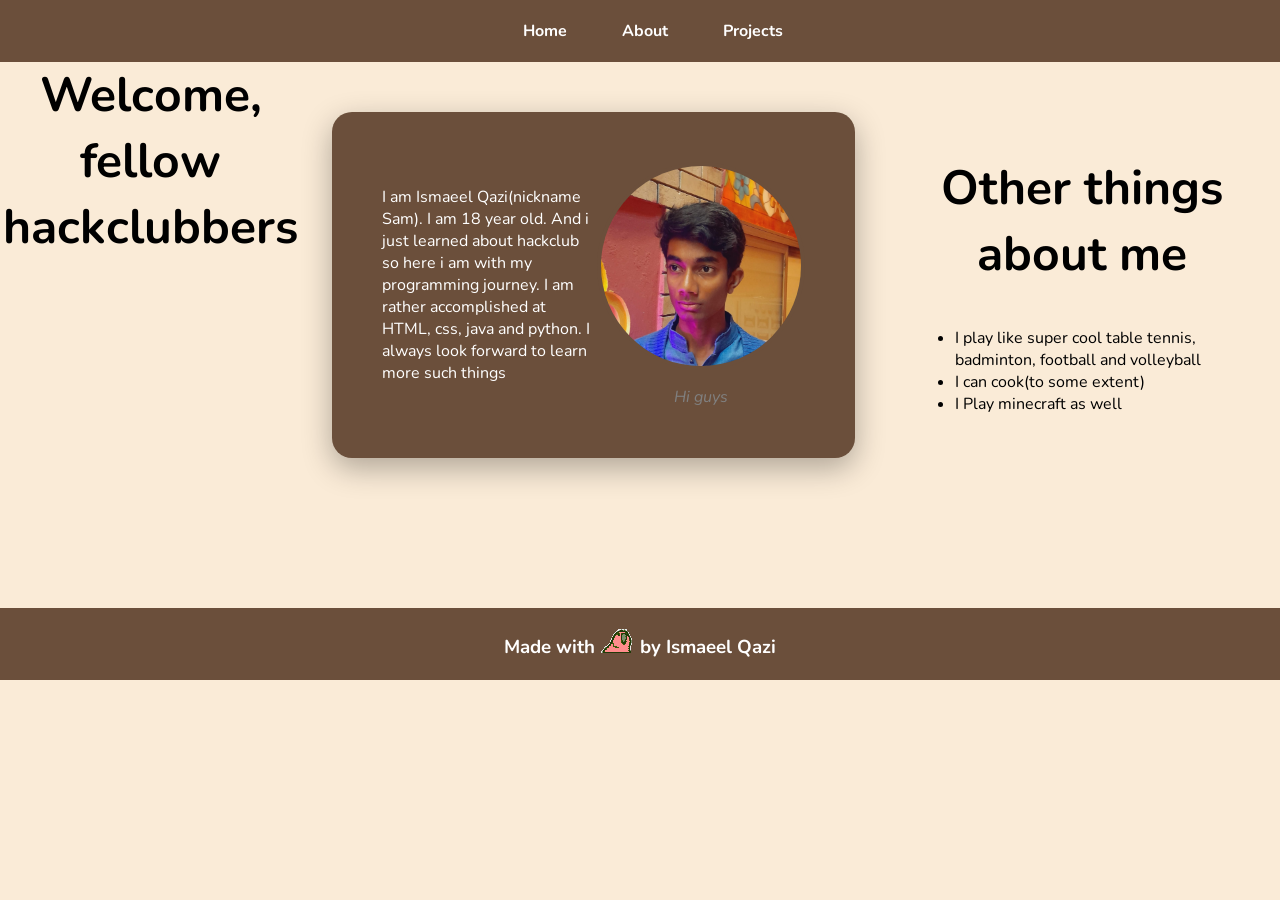
==== index.html @ a5fe6486 "Picture made" ====
<!DOCTYPE html>
<html>
    <head>
        <meta charset="UTF-8">
        <title>Ismaeel's Portfolio</title>
        <link rel="stylesheet" href="styles.css">
        <link rel="preconnect" href="https://fonts.googleapis.com">
        <link rel="preconnect" href="https://fonts.gstatic.com" crossorigin>
        <link href="https://fonts.googleapis.com/css2?family=Nunito:wght@400;700;900&display=swap" rel="stylesheet">
    </head>
    <body>
        <header>
        
        <nav>
        <a href="index.html">Home</a>
        <a href="about.html">About</a>
        <a href="projects.html">Projects</a>
        </nav>
        </header>


        <main>
            <h1> Welcome, fellow hackclubbers </h1>
            <section class="ProgramminYap">

                <p>
                    I am Ismaeel Qazi(nickname Sam). I am 18 year old. And i just learned about hackclub so here i am with my programming journey. 
                    I am rather accomplished at HTML, css, java and python. I always look forward to learn more such things 
                </p>
                <figure class="picture">
                <img src="images/This me 3.jpg" alt="picture of me " class="pfp">
                <figcaption> Hi guys </figcaption>
                </figure>
            </section>


            <section class="OtherYap">
                <h1>
                    Other things about me
                </h1>
                <ul>
                    <li>I play like super cool table tennis, badminton, football and volleyball</li>
                    <li>I can cook(to some extent)</li>
                    <li>I Play minecraft as well</li>
                    
                </ul>
            </section>
        </main>


        <footer>
            <h3> Made with <img src="images/Fast.gif" alt="fast parrot"> by Ismaeel Qazi </h3>
        </footer>

    </body>

</html>
---- styles.css ----
*{
    margin: 0 ;
    font-family: "Nunito", sans-serif;
}

body{
    background-color: antiquewhite;
}

header {
    
    display: flex;
    justify-content: center;
    align-items: center;

    background-color: #6B4F3B;
    padding: 20px;
}
main{
    display: flex;
    gap: 30px;
}

main h1{
    text-align:center;
    font-size:3rem;
    margin-bottom:40px;
}

section{
    margin:70px 0;
}

.ProgramminYap{
    width:75%;
    margin:50px auto;
    background:#6B4F3B;
    color:white;

    display:flex;
    justify-content:space-between;
    align-items:center;

    padding:50px;

    border-radius:20px;

    box-shadow:0 10px 30px rgba(0,0,0,.3);
}

.OtherYap{
    width:70%;
    margin:auto;
}

.OtherYap ul{
    margin-left:30px;
    margin-top:15px;
}

nav{
    display: flex;
    gap: 30px;
}

nav a {
    color: white;
    background-color: #6B4F3B;
    text-decoration: none;
    margin-left: 25px;
    font-weight: bold;
    

}

nav a:hover {
    color: #FFD166;
}

.picture {
    text-align: center;
}

.pfp {
    width: 200px;
    height: 200px;

    border-radius: 50%;
    object-fit: cover;

    border: 4px solid #6B4F3B;
}

figcaption {
    margin-top: 10px;
    font-style: italic;
    color: gray;
}

footer{
    margin-top:100px;
    padding:20px;
    background:#6B4F3B;
    color:white;
    text-align:center;
}

footer h3{
    background:none;
}
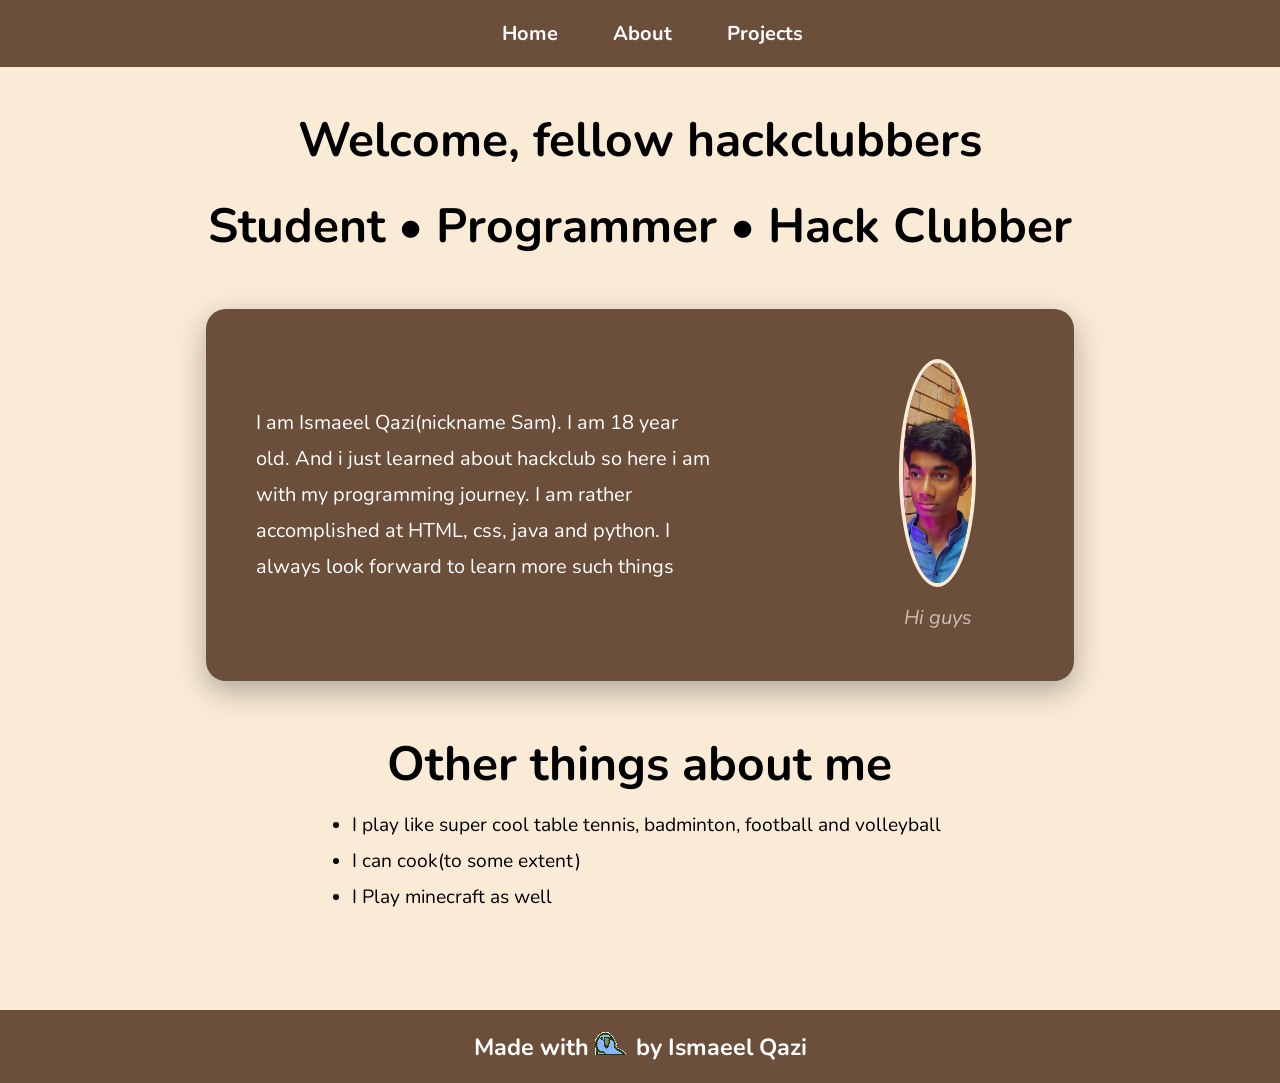
==== commit f7ffe64a: "working" ====
--- a/index.html
+++ b/index.html
@@ -21,6 +21,7 @@
 
         <main>
             <h1> Welcome, fellow hackclubbers </h1>
+            <h2>Student • Programmer • Hack Clubber</h2>
             <section class="ProgramminYap">
 
                 <p>
--- a/styles.css
+++ b/styles.css
@@ -5,6 +5,7 @@
 
 body{
     background-color: antiquewhite;
+    font-size:20px;
 }
 
 header {
@@ -16,15 +17,23 @@
     background-color: #6B4F3B;
     padding: 20px;
 }
+
 main{
-    display: flex;
-    gap: 30px;
+    width:80%;
+    margin:auto;
 }
 
 main h1{
     text-align:center;
     font-size:3rem;
-    margin-bottom:40px;
+    margin-top:40px;
+}
+
+main h2{
+    margin-top:20px;
+    text-align:center;
+    font-size:3rem;
+    margin-bottom:20px;
 }
 
 section{
@@ -48,6 +57,16 @@
     box-shadow:0 10px 30px rgba(0,0,0,.3);
 }
 
+.ProgramminYap p{
+    font-size:1.25rem;
+    line-height:1.8;
+    width:60%;
+}
+
+.ProgramminYap img{
+    width:40%;
+}
+
 .OtherYap{
     width:70%;
     margin:auto;
@@ -56,6 +75,11 @@
 .OtherYap ul{
     margin-left:30px;
     margin-top:15px;
+}
+
+.OtherYap li{
+    font-size:1.2rem;
+    margin:10px 0;
 }
 
 nav{
@@ -82,19 +106,20 @@
 }
 
 .pfp {
-    width: 200px;
-    height: 200px;
+    width:220px;
+    height:220px;
 
-    border-radius: 50%;
-    object-fit: cover;
+    object-fit:cover;
 
-    border: 4px solid #6B4F3B;
+    border-radius:50%;
+
+    border:4px solid antiquewhite;
 }
 
 figcaption {
     margin-top: 10px;
     font-style: italic;
-    color: gray;
+    color: #cfc0b5;
 }
 
 footer{
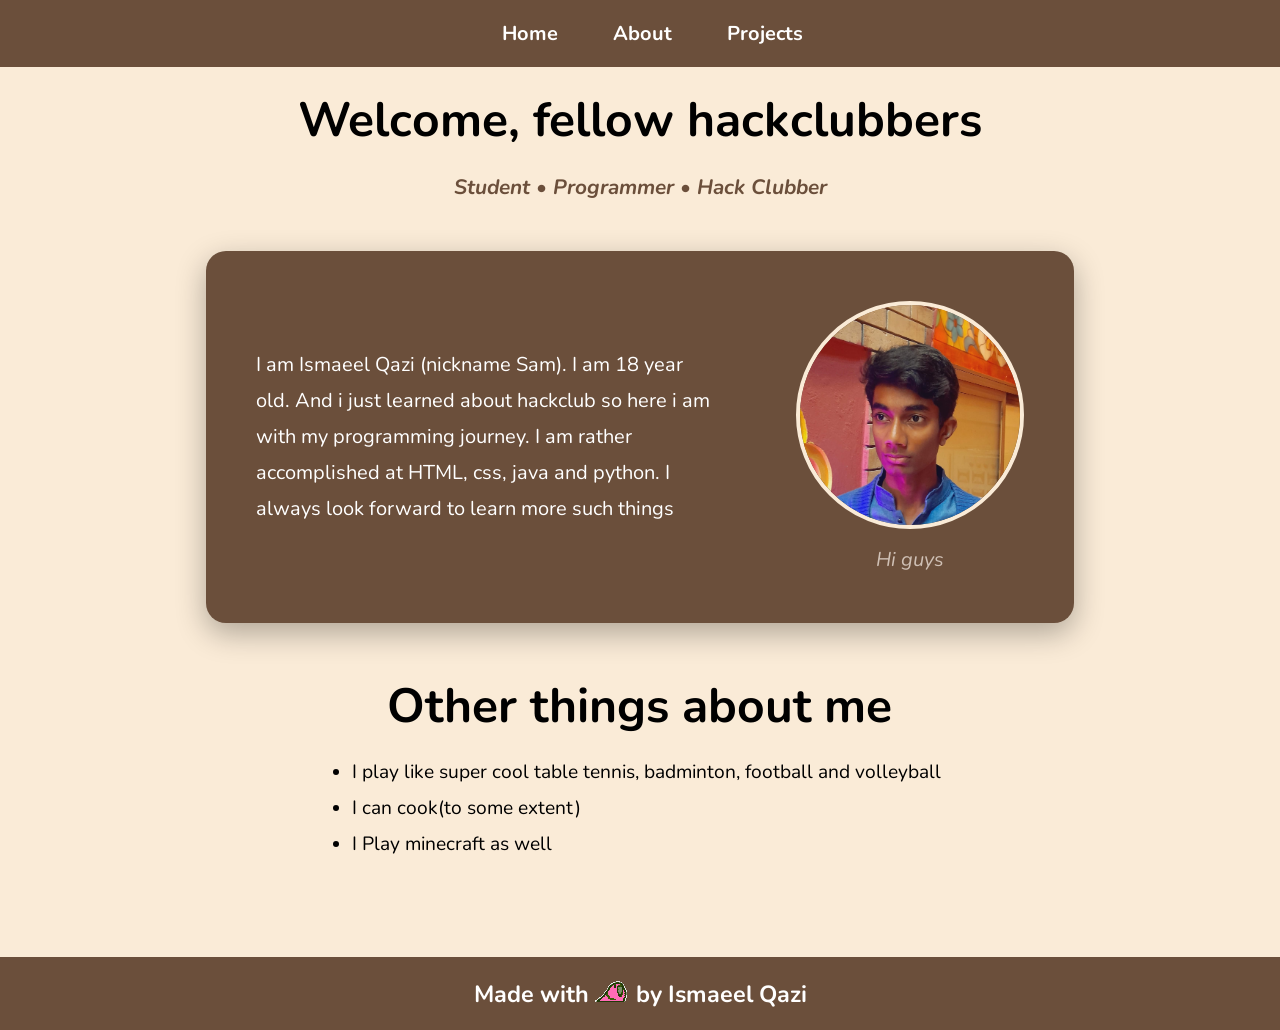
==== commit 6741bad2: "newer text" ====
--- a/index.html
+++ b/index.html
@@ -25,7 +25,7 @@
             <section class="ProgramminYap">
 
                 <p>
-                    I am Ismaeel Qazi(nickname Sam). I am 18 year old. And i just learned about hackclub so here i am with my programming journey. 
+                    I am Ismaeel Qazi (nickname Sam). I am 18 year old. And i just learned about hackclub so here i am with my programming journey. 
                     I am rather accomplished at HTML, css, java and python. I always look forward to learn more such things 
                 </p>
                 <figure class="picture">
--- a/styles.css
+++ b/styles.css
@@ -26,14 +26,16 @@
 main h1{
     text-align:center;
     font-size:3rem;
-    margin-top:40px;
+    margin-top:20px;
+    margin-bottom: 20px;
 }
 
 main h2{
-    margin-top:20px;
     text-align:center;
-    font-size:3rem;
-    margin-bottom:20px;
+    color:#6B4F3B;
+    font-size:1.3rem;
+    margin-bottom:40px;
+    font-style:italic;
 }
 
 section{
@@ -61,10 +63,6 @@
     font-size:1.25rem;
     line-height:1.8;
     width:60%;
-}
-
-.ProgramminYap img{
-    width:40%;
 }
 
 .OtherYap{
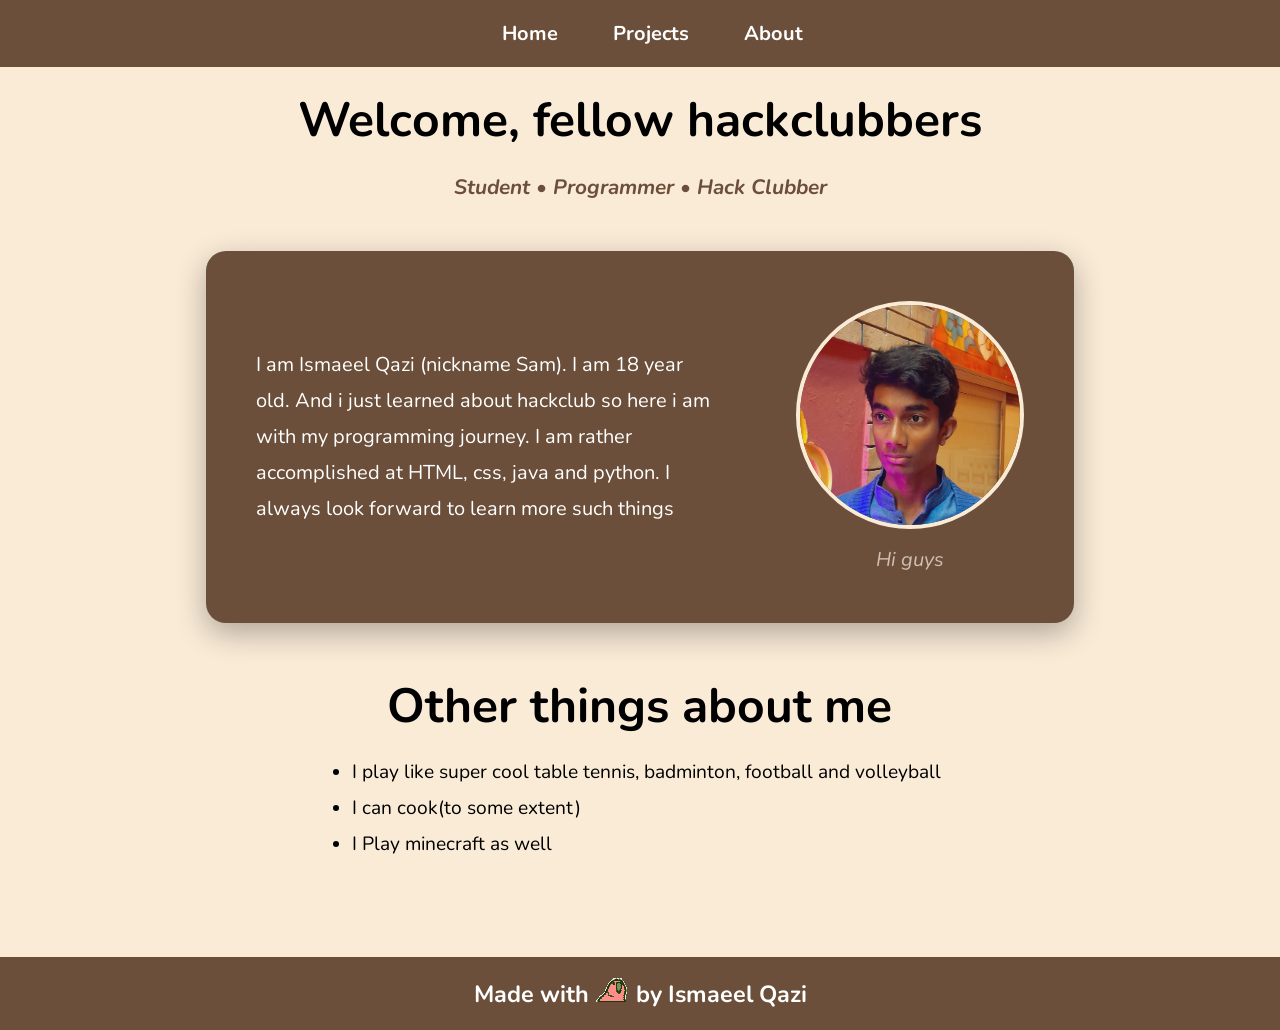
==== commit 0ffa49e6: "ordered" ====
--- a/index.html
+++ b/index.html
@@ -13,8 +13,8 @@
         
         <nav>
         <a href="index.html">Home</a>
+        <a href="projects.html">Projects</a>
         <a href="about.html">About</a>
-        <a href="projects.html">Projects</a>
         </nav>
         </header>
 
--- a/styles.css
+++ b/styles.css
@@ -130,4 +130,120 @@
 
 footer h3{
     background:none;
+}
+
+
+.Journey{
+    width:75%;
+    margin:70px auto;
+}
+
+.Achievement{
+    background:#6B4F3B;
+    color:white;
+
+    padding:25px;
+    margin:25px 0;
+
+    border-radius:18px;
+
+    box-shadow:0 8px 20px rgba(0,0,0,.2);
+
+    transition:0.25s ease;
+}
+
+.Achievement:hover{
+    transform:translateY(-5px);
+}
+
+.Achievement h3{
+    color:#FFD166;
+    margin-bottom:12px;
+    font-size:1.5rem;
+}
+
+.Achievement p{
+    line-height:1.7;
+}
+
+.PeakMusic{
+    width:75%;
+    margin:80px auto;
+}
+
+.grid{
+    display:flex;
+    justify-content:center;
+    flex-wrap:wrap;
+    gap:25px;
+
+    margin-top:40px;
+}
+
+.Peak{
+    width:220px;
+
+    background:#6B4F3B;
+    color:white;
+
+    padding:20px;
+
+    border-radius:18px;
+
+    text-align:center;
+
+    box-shadow:0 8px 20px rgba(0,0,0,.2);
+
+    transition:0.25s ease;
+}
+
+.Peak:hover{
+    transform:translateY(-8px);
+}
+
+.Peak h3{
+    margin-bottom:10px;
+    font-size:1.3rem;
+}
+
+.Peak p{
+    color:#FFD166;
+    font-style:italic;
+}
+
+.Rick{
+    width:70%;
+    margin:90px auto;
+
+    text-align:center;
+}
+
+.Rick p{
+    font-size:1.2rem;
+    margin:20px 0;
+    color:#6B4F3B;
+}
+
+.cat{
+    width:220px;
+    height:auto;
+
+    border-radius:18px;
+
+    border:4px solid #6B4F3B;
+
+    box-shadow:0 10px 25px rgba(0,0,0,.25);
+
+    transition:0.3s ease;
+
+    cursor:pointer;
+}
+
+.cat:hover{
+    transform:scale(1.08) rotate(3deg);
+    box-shadow:0 15px 35px rgba(0,0,0,.35);
+}
+
+.Rick a{
+    text-decoration:none;
 }
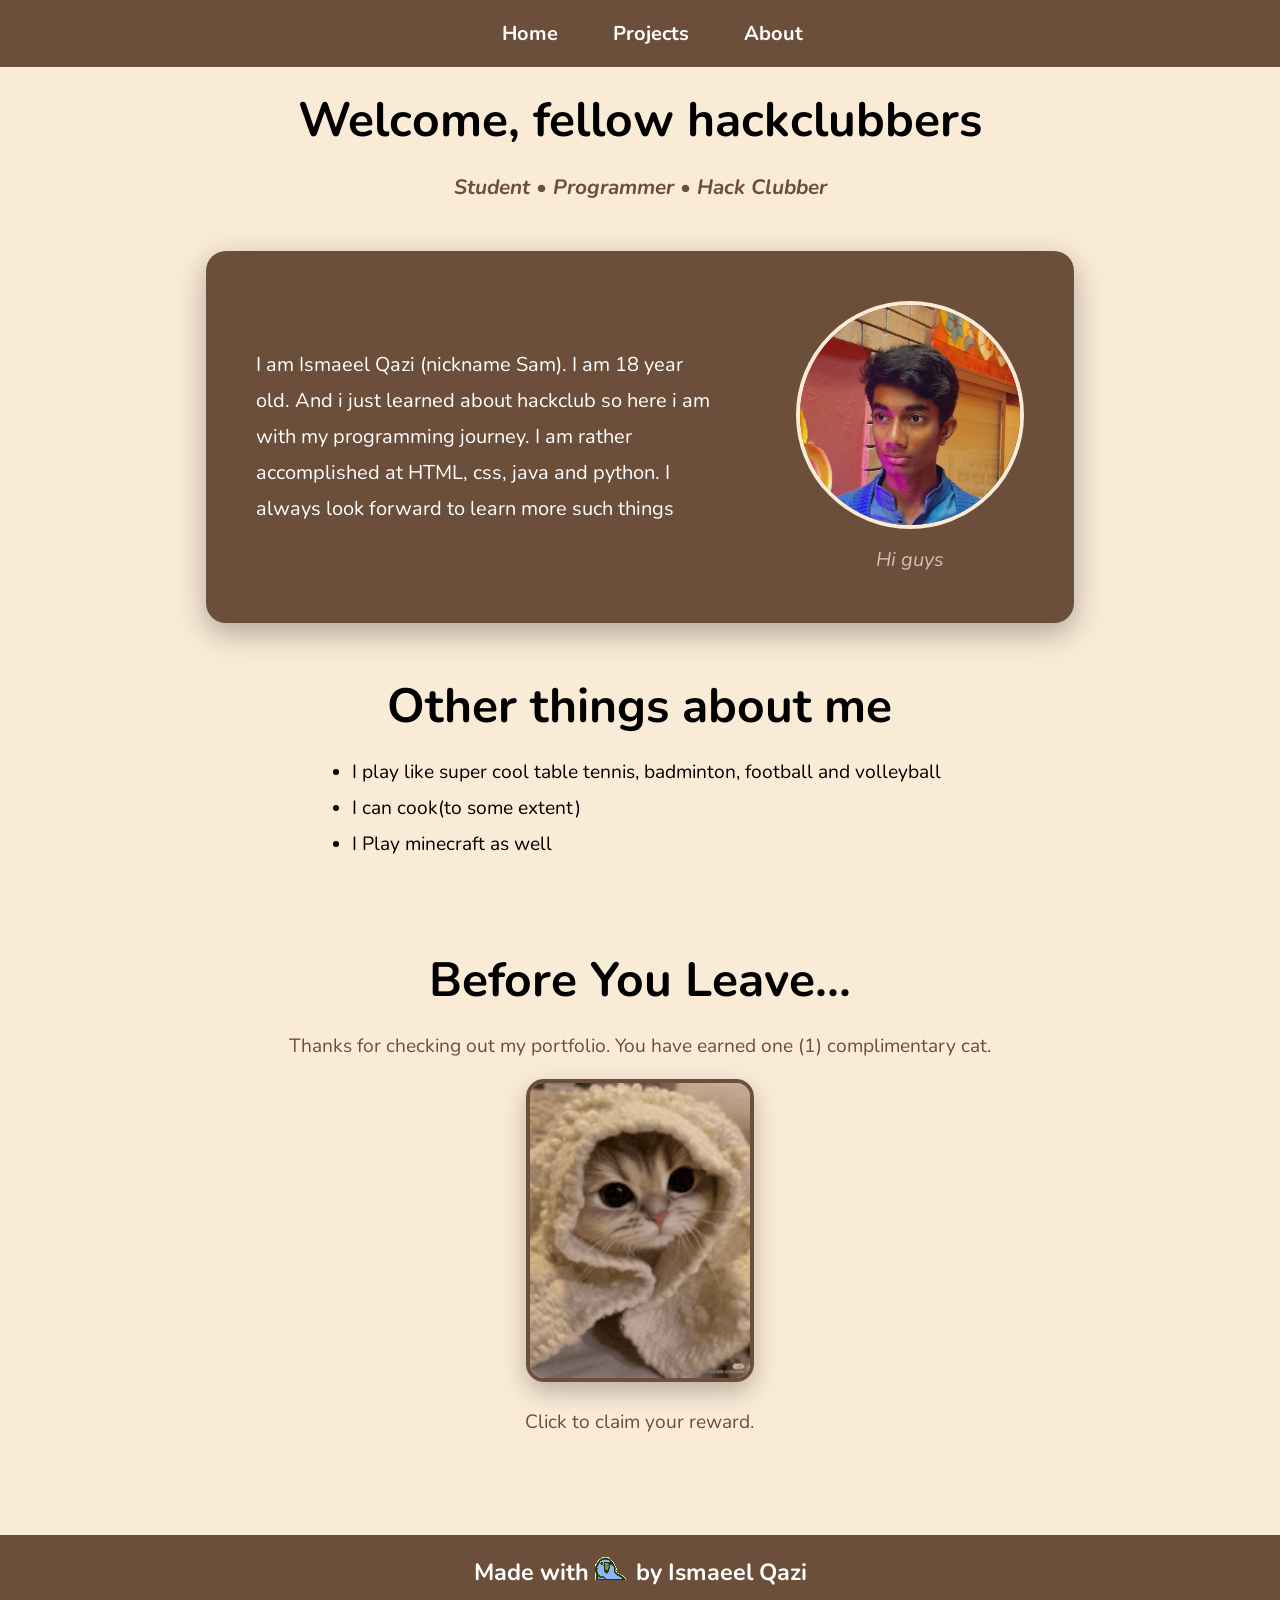
==== commit aa54df66: "finalized" ====
--- a/index.html
+++ b/index.html
@@ -46,6 +46,21 @@
                     
                 </ul>
             </section>
+            <section class="Rick">
+
+                <h1>Before You Leave...</h1>
+
+                <p>
+                    Thanks for checking out my portfolio.
+                    You have earned one (1) complimentary cat.
+                </p>
+
+                <a href="https://www.youtube.com/watch?v=dQw4w9WgXcQ" target="_blank" title="Free cat :)">
+                <img src="images/cat.gif" alt="Cute Cat" class="cat">
+                </a>
+                <p> Click to claim your reward.</p>
+
+            </section>
         </main>
 
 
--- a/styles.css
+++ b/styles.css
@@ -246,4 +246,81 @@
 
 .Rick a{
     text-decoration:none;
+}
+
+
+.ProjectBox{
+
+    width:75%;
+    margin:60px auto;
+
+    background:#6B4F3B;
+    color:white;
+
+    display:flex;
+    align-items:center;
+
+    gap:40px;
+
+    padding:35px;
+
+    border-radius:20px;
+
+    box-shadow:0 10px 30px rgba(0,0,0,.3);
+    transition:0.3s ease;
+}
+
+.ProjectBox:hover{
+    transform:translateY(-6px);
+    box-shadow:0 18px 40px rgba(0,0,0,.35);
+}
+
+.ProjectImage{
+    width:350px;
+    height:220px;
+
+    object-fit:cover;
+
+    border-radius:18px;
+
+    border:4px solid antiquewhite;
+
+    box-shadow:
+        0 8px 20px rgba(0,0,0,.25),
+        0 0 0 3px #8B6A4E;
+
+    transition:0.3s ease;
+}
+
+.ProjectImage:hover{
+    transform:scale(1.03);
+}
+
+.ProjectInfo{
+    flex:1;
+}
+
+.ProjectInfo h2{
+    color:#FFD166;
+    margin-bottom:15px;
+}
+
+.ProjectInfo p{
+    line-height:1.7;
+    margin-bottom:20px;
+}
+
+.ProjectInfo a{
+
+    display:inline-block;
+
+    text-decoration:none;
+
+    color:#FFD166;
+
+    font-weight:bold;
+}
+
+.ProjectInfo a:hover{
+    text-decoration:underline;
 }
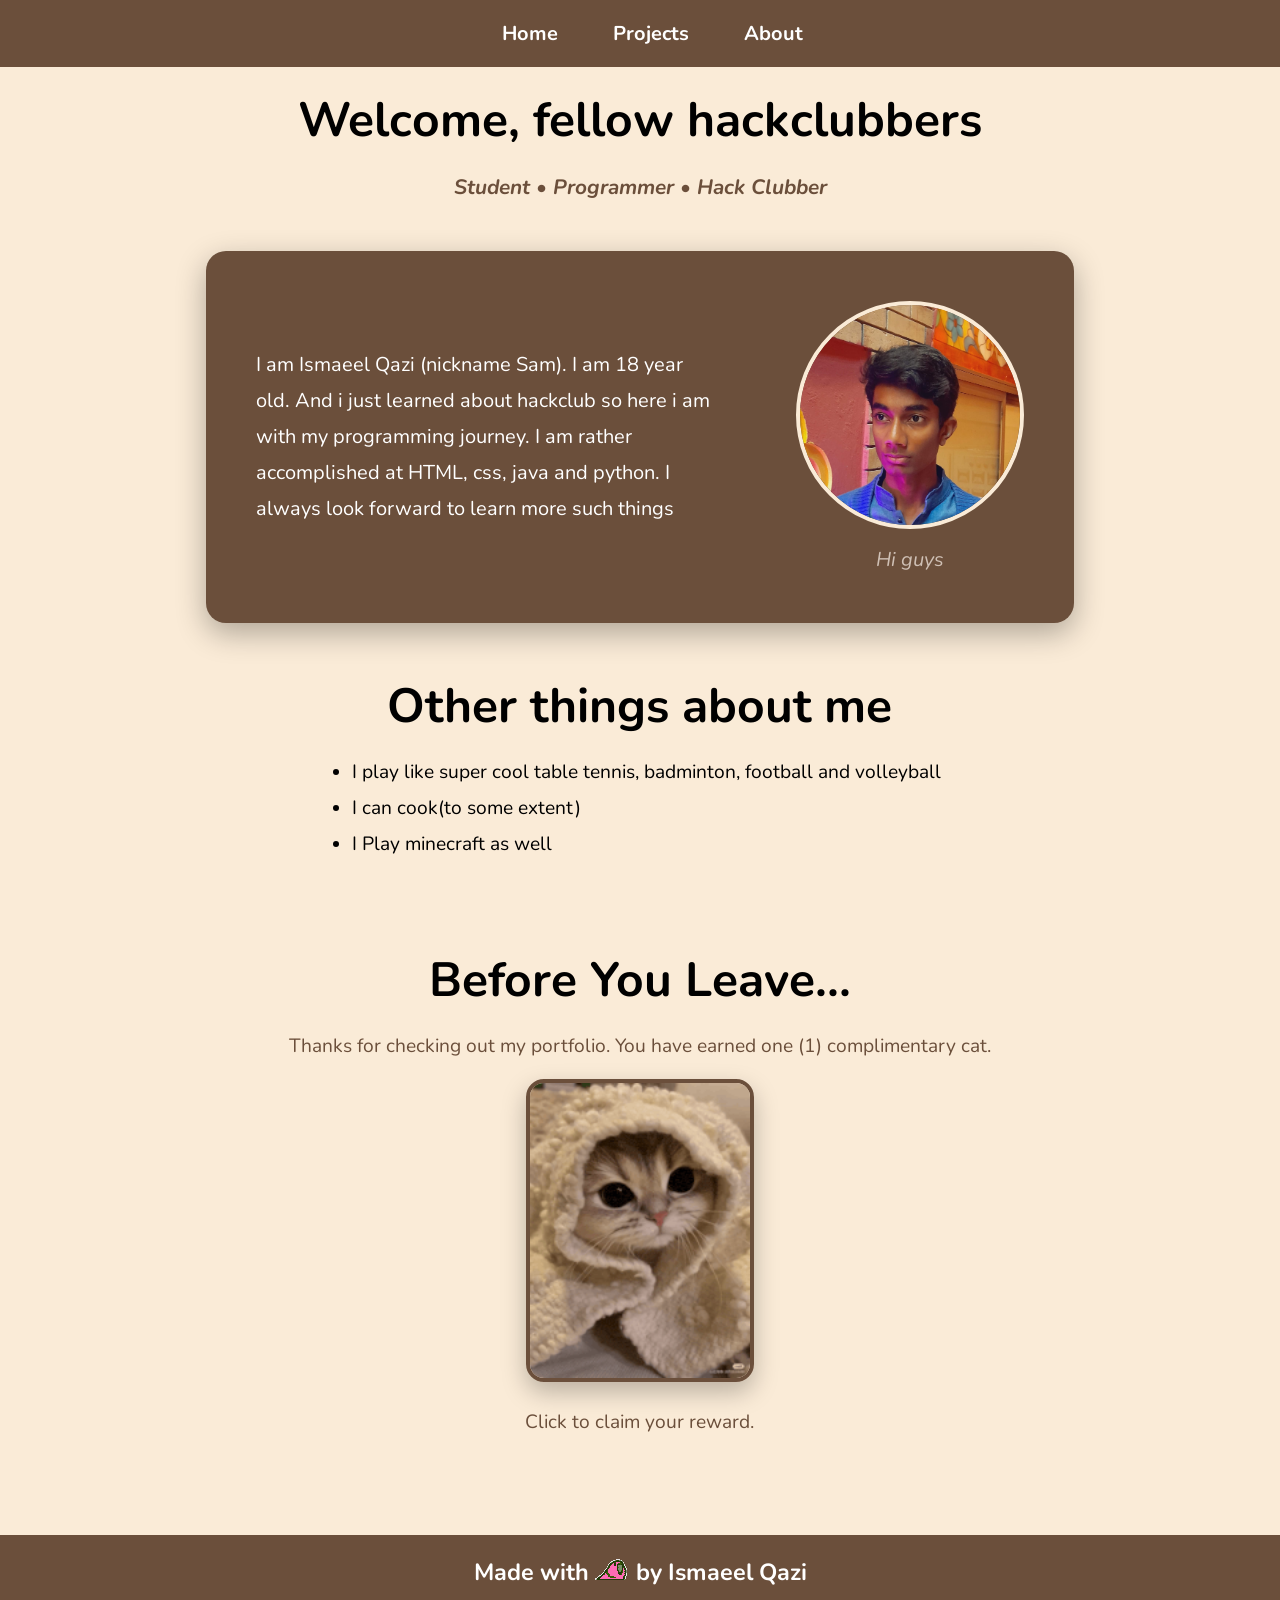
==== commit 4b2f40f2: "parrot" ====
--- a/index.html
+++ b/index.html
@@ -10,7 +10,7 @@
     </head>
     <body>
         <header>
-        
+        <link rel="icon"  href="images/Fast.gif">
         <nav>
         <a href="index.html">Home</a>
         <a href="projects.html">Projects</a>
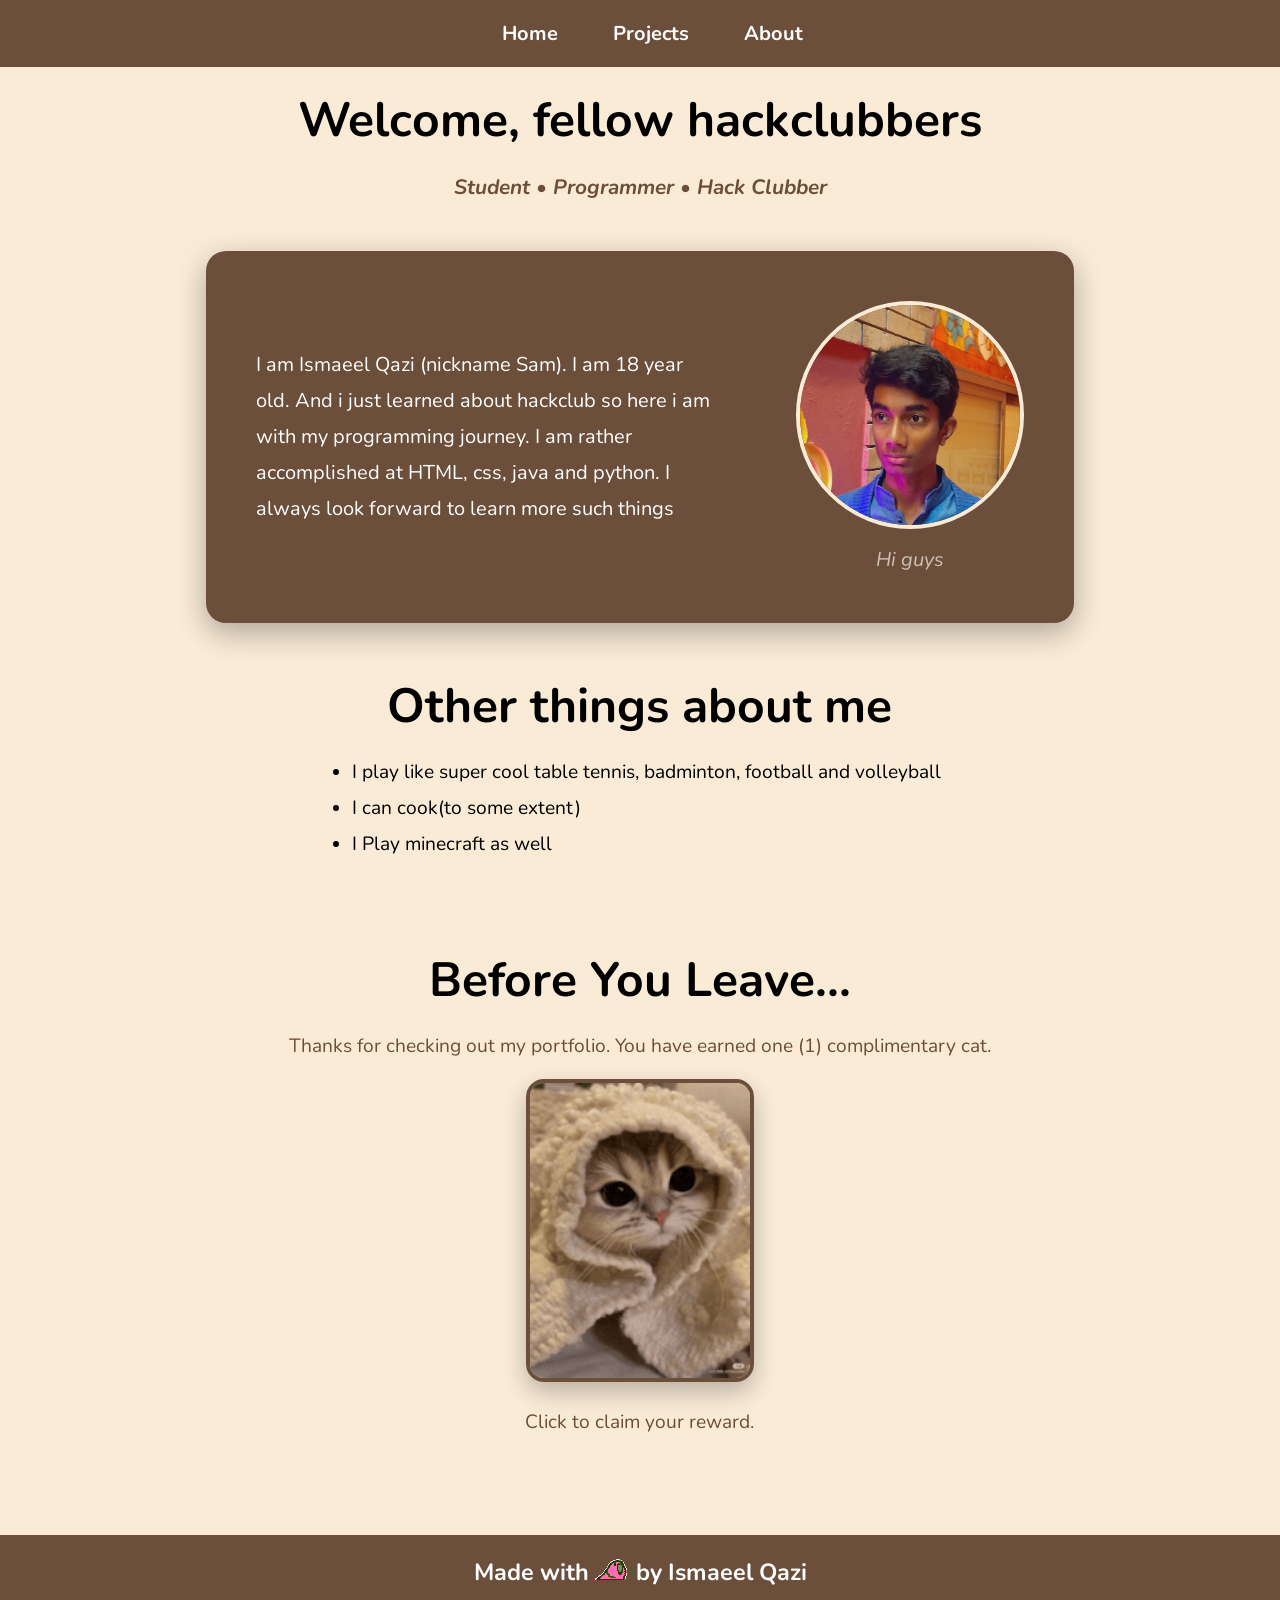
==== commit f978aa8c: "favicon added" ====
--- a/index.html
+++ b/index.html
@@ -10,7 +10,7 @@
     </head>
     <body>
         <header>
-        <link rel="icon"  href="images/Fast.gif">
+        <link rel="icon" type="image/png"  href="images/favicon.png">
         <nav>
         <a href="index.html">Home</a>
         <a href="projects.html">Projects</a>
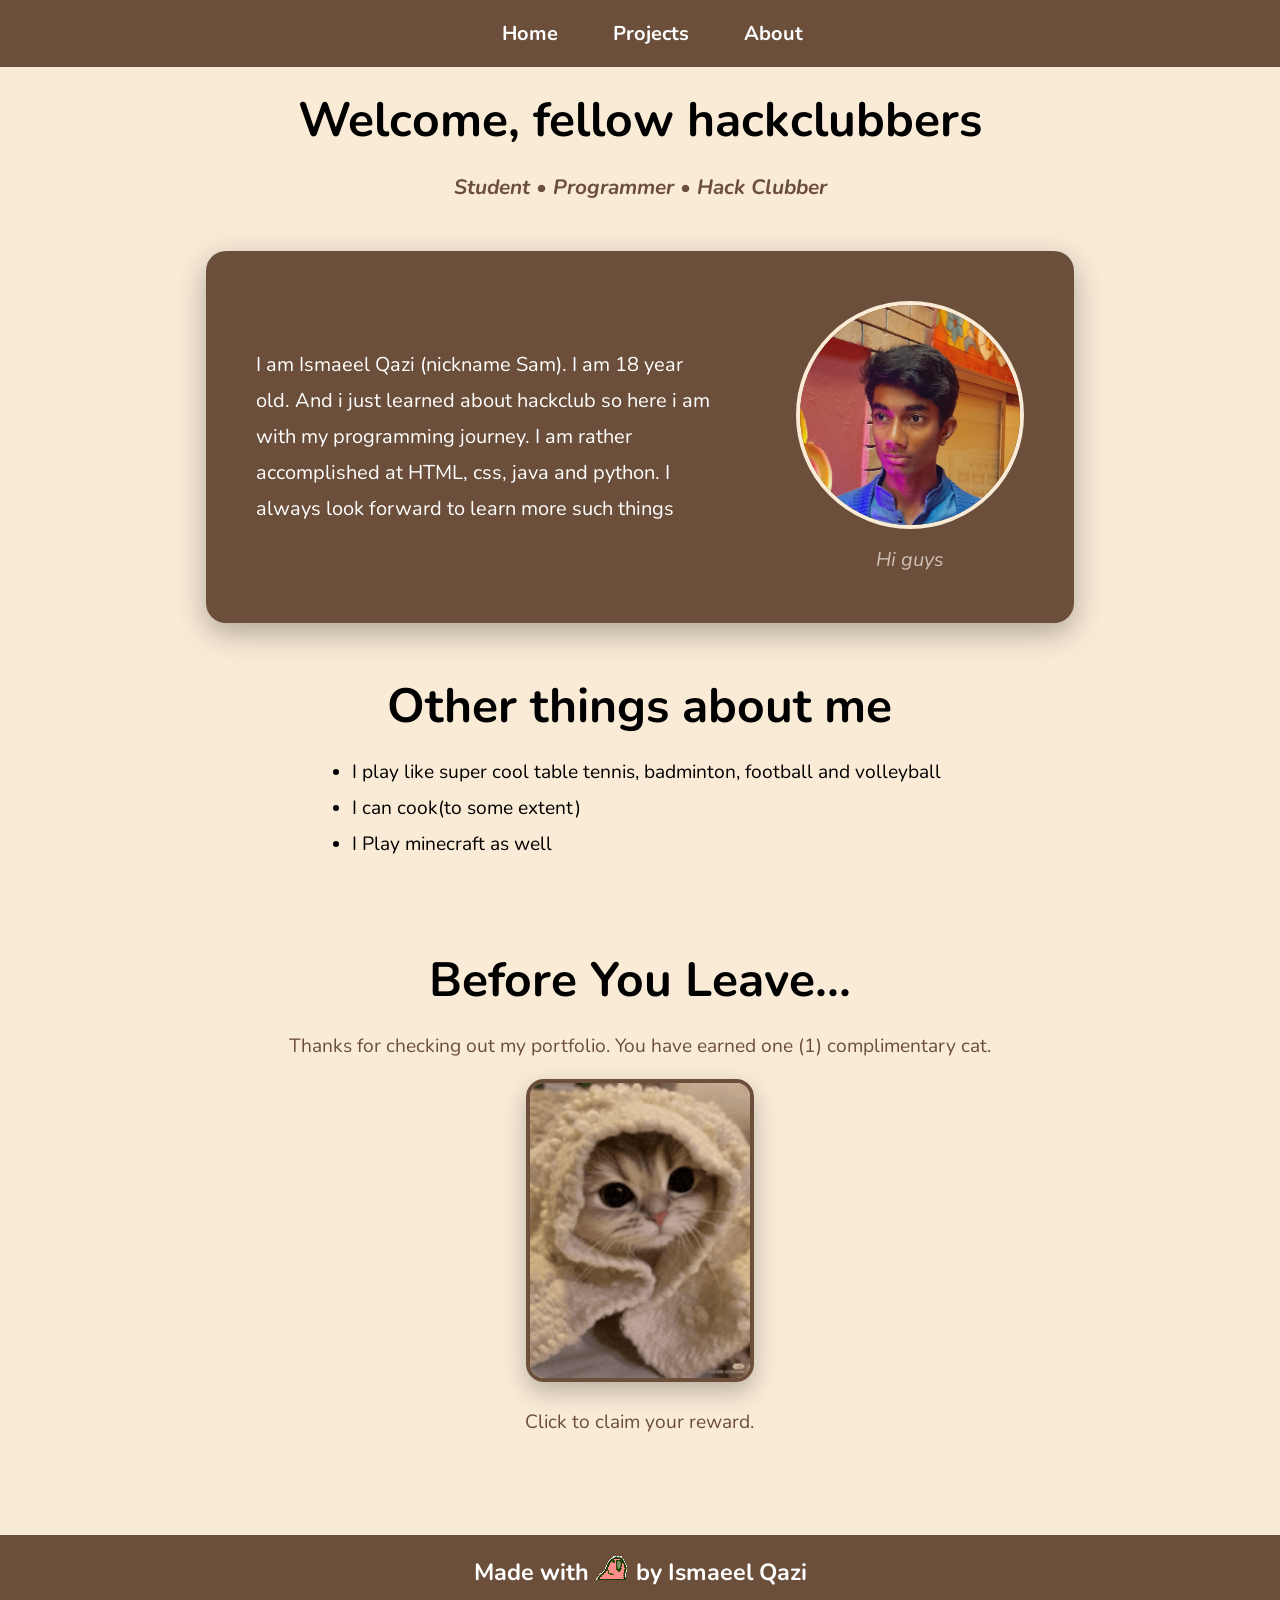
==== commit c7551aa7: "confused header and head" ====
--- a/index.html
+++ b/index.html
@@ -7,10 +7,10 @@
         <link rel="preconnect" href="https://fonts.googleapis.com">
         <link rel="preconnect" href="https://fonts.gstatic.com" crossorigin>
         <link href="https://fonts.googleapis.com/css2?family=Nunito:wght@400;700;900&display=swap" rel="stylesheet">
+        <link rel="icon" type="image/png"  href="images/favicon.png">
     </head>
     <body>
         <header>
-        <link rel="icon" type="image/png"  href="images/favicon.png">
         <nav>
         <a href="index.html">Home</a>
         <a href="projects.html">Projects</a>
